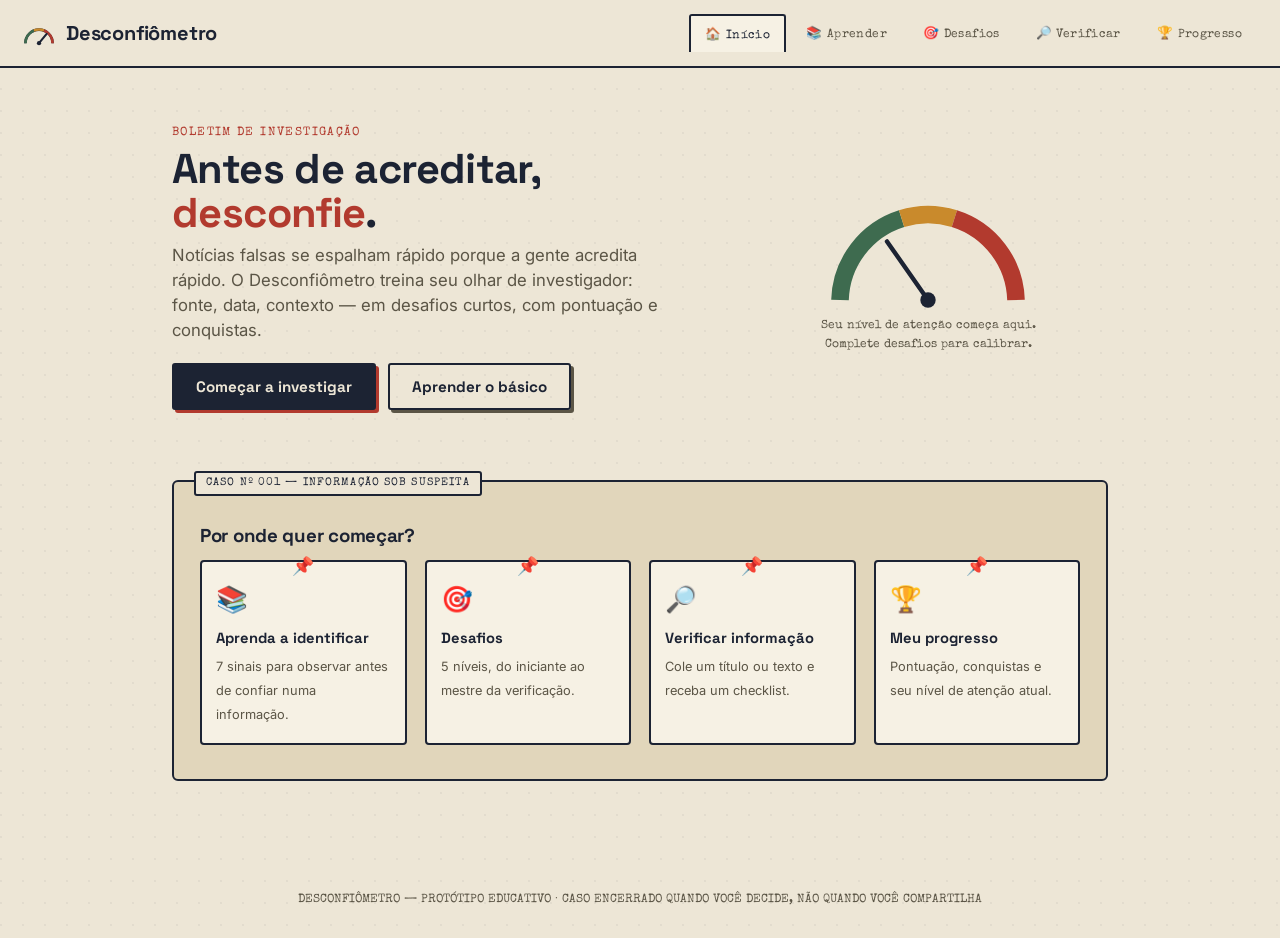
==== desconfiometro/index.html @ f58a70be "Add files via upload" ====
<!DOCTYPE html>
<html lang="pt-BR">
<head>
<meta charset="UTF-8">
<meta name="viewport" content="width=device-width, initial-scale=1.0">
<title>Desconfiômetro</title>
<link rel="stylesheet" href="styles.css">
</head>
<body>

<div class="topbar">
  <div class="brand">
    <svg class="dial" viewBox="0 0 40 40"><path d="M4 32 A16 16 0 0 1 36 32" fill="none" stroke="#1C2333" stroke-width="3"/><path d="M4 32 A16 16 0 0 1 14 17" fill="none" stroke="#3E6B4F" stroke-width="3"/><path d="M14 17 A16 16 0 0 1 26 17" fill="none" stroke="#C98A2C" stroke-width="3"/><path d="M26 17 A16 16 0 0 1 36 32" fill="none" stroke="#B23A2E" stroke-width="3"/><line x1="20" y1="32" x2="29" y2="21" stroke="#1C2333" stroke-width="2.5" stroke-linecap="round"/><circle cx="20" cy="32" r="2.5" fill="#1C2333"/></svg>
    Desconfiômetro
  </div>
  <nav class="tabs">
    <button data-view="inicio" class="active">🏠 Início</button>
    <button data-view="aprender">📚 Aprender</button>
    <button data-view="desafios">🎯 Desafios</button>
    <button data-view="verificar">🔎 Verificar</button>
    <button data-view="progresso">🏆 Progresso</button>
  </nav>
</div>

<main>

  <section class="view active" id="view-inicio">
    <div class="hero">
      <div>
        <span class="eyebrow">Boletim de investigação</span>
        <h1>Antes de acreditar, <span>desconfie</span>.</h1>
        <p class="lede">Notícias falsas se espalham rápido porque a gente acredita rápido. O Desconfiômetro treina seu olhar de investigador: fonte, data, contexto — em desafios curtos, com pontuação e conquistas.</p>
        <div class="cta-row">
          <button class="btn" onclick="goTo('desafios')">Começar a investigar</button>
          <button class="btn ghost" onclick="goTo('aprender')">Aprender o básico</button>
        </div>
      </div>
      <div class="gauge-wrap">
        <svg viewBox="0 0 200 120" width="220">
          <path d="M20 110 A80 80 0 0 1 76 36" fill="none" stroke="#3E6B4F" stroke-width="16"/>
          <path d="M76 36 A80 80 0 0 1 124 36" fill="none" stroke="#C98A2C" stroke-width="16"/>
          <path d="M124 36 A80 80 0 0 1 180 110" fill="none" stroke="#B23A2E" stroke-width="16"/>
          <g id="home-needle" style="transform-origin:100px 110px; transform:rotate(-35deg);">
            <line x1="100" y1="110" x2="100" y2="45" stroke="#1C2333" stroke-width="4" stroke-linecap="round"/>
          </g>
          <circle cx="100" cy="110" r="7" fill="#1C2333"/>
        </svg>
        <div class="gauge-caption">Seu nível de atenção começa aqui.<br>Complete desafios para calibrar.</div>
      </div>
    </div>

    <div class="board">
      <h3 style="margin-top:6px;">Por onde quer começar?</h3>
      <div class="card-grid">
        <div class="opt-card" onclick="goTo('aprender')"><span class="pin">📌</span><span class="ic">📚</span><b>Aprenda a identificar</b><span class="d">7 sinais para observar antes de confiar numa informação.</span></div>
        <div class="opt-card" onclick="goTo('desafios')"><span class="pin">📌</span><span class="ic">🎯</span><b>Desafios</b><span class="d">5 níveis, do iniciante ao mestre da verificação.</span></div>
        <div class="opt-card" onclick="goTo('verificar')"><span class="pin">📌</span><span class="ic">🔎</span><b>Verificar informação</b><span class="d">Cole um título ou texto e receba um checklist.</span></div>
        <div class="opt-card" onclick="goTo('progresso')"><span class="pin">📌</span><span class="ic">🏆</span><b>Meu progresso</b><span class="d">Pontuação, conquistas e seu nível de atenção atual.</span></div>
      </div>
    </div>
  </section>

  <section class="view" id="view-aprender">
    <span class="eyebrow">Antes de investigar</span>
    <h2>7 hábitos de quem não cai em fake news</h2>
    <p>Nenhuma notícia deve ser descartada só porque parece estranha — o objetivo é <b>verificar</b>, não desconfiar de tudo. Toque em cada cartão para abrir.</p>
    <div class="tips-grid" id="tips-grid"></div>

    <h3>Como a desinformação se espalha</h3>
    <div class="flow bad">
      <div class="step">🧪 Informação falsa é criada</div><div class="arrow">↓</div>
      <div class="step">🌐 É publicada na internet</div><div class="arrow">↓</div>
      <div class="step">👀 Chama a atenção das pessoas</div><div class="arrow">↓</div>
      <div class="step">🤝 Uma pessoa acredita</div><div class="arrow">↓</div>
      <div class="step">📤 Compartilha sem verificar</div><div class="arrow">↓</div>
      <div class="step">🔴 A desinformação se espalha</div>
    </div>

    <h3>Como o Desconfiômetro interrompe o ciclo</h3>
    <div class="flow good">
      <div class="step">📥 Receber informação</div><div class="arrow">↓</div>
      <div class="step">🛑 Parar antes de compartilhar</div><div class="arrow">↓</div>
      <div class="step">🔎 Verificar a fonte</div><div class="arrow">↓</div>
      <div class="step">📅 Conferir a data</div><div class="arrow">↓</div>
      <div class="step">🔗 Comparar com outras fontes</div><div class="arrow">↓</div>
      <div class="step">🛡️ Tomar uma decisão consciente</div>
    </div>

    <h3>A regra de ouro</h3>
    <div class="rule-strip">
      <span>PARE</span><span>VERIFIQUE</span><span>COMPARE</span><span>PENSE</span><span>COMPARTILHE</span>
    </div>

    <h3>Quem pode sair prejudicado</h3>
    <ul class="risk-list">
      <li>Pessoas que acreditam na informação falsa</li>
      <li>Pessoas ou grupos falsamente acusados</li>
      <li>Instituições e comunidades inteiras</li>
      <li>A própria credibilidade de quem compartilha</li>
      <li>Decisões tomadas com base em dados incorretos</li>
    </ul>
  </section>

  <section class="view" id="view-desafios">
    <span class="eyebrow">Mapa da investigação</span>
    <h2>Escolha um nível</h2>
    <p>Cada nível exige mais atenção que o anterior. Complete os casos para ganhar pontos e desbloquear conquistas.</p>

    <div class="level-path">
      <div class="level-track" id="level-track"></div>
      <div class="level-labels">
        <span>Aprendendo<br>a desconfiar</span>
        <span>Detetive da<br>informação</span>
        <span>Investigador</span>
        <span>Mestre da<br>verificação</span>
        <span>Desafio<br>final</span>
      </div>
    </div>

    <div class="challenge-panel" id="challenge-panel"></div>
  </section>

  <section class="view" id="view-verificar">
    <span class="eyebrow">Ferramenta · análise por IA</span>
    <h2>Verificar informação</h2>
    <p>Cole o título ou o texto de uma notícia. A IA lê o texto e aponta <b>sinais linguísticos</b> de possível desinformação — ela não confirma nem nega se algo é verdadeiro, isso exige checar a fonte, a data e outras publicações fora daqui.</p>
    <div class="verify-box">
      <textarea id="verify-input" placeholder="Ex: Cientistas descobrem cura milagrosa que a mídia esconde..."></textarea>
      <div class="cta-row" style="margin-top:14px;">
        <button class="btn small" id="verify-btn" onclick="runChecklist()">Analisar com IA</button>
      </div>

      <div class="verify-loading" id="verify-loading">🔎 Analisando o texto…</div>
      <div class="verify-error" id="verify-error"></div>

      <div class="checklist" id="verify-checklist">
        <div class="check-row" data-k="fonte"><div class="box" id="box-fonte"></div><div class="lbl">🔎 <b>Fonte citada no texto</b><div class="ai-comment" id="c-fonte"></div></div></div>
        <div class="check-row" data-k="data"><div class="box" id="box-data"></div><div class="lbl">📅 <b>Data presente</b><div class="ai-comment" id="c-data"></div></div></div>
        <div class="check-row" data-k="titulo"><div class="box" id="box-titulo"></div><div class="lbl">📰 <b>Título sem exageros</b><div class="ai-comment" id="c-titulo"></div></div></div>
        <div class="check-row" data-k="compart"><div class="box" id="box-compart"></div><div class="lbl">🤫 <b>Sem pedido de compartilhamento urgente</b><div class="ai-comment" id="c-compart"></div></div></div>
        <div class="check-row" data-k="tom"><div class="box" id="box-tom"></div><div class="lbl">🌡️ <b>Tom equilibrado, sem apelo emocional forte</b><div class="ai-comment" id="c-tom"></div></div></div>
      </div>

      <div class="ai-note">🔗 <b>Outras fontes</b> e 🖼️ <b>contexto da imagem</b> não podem ser checados só pelo texto colado — isso ainda depende de você pesquisar em outros lugares.</div>

      <div class="verify-result" id="verify-result"></div>
    </div>
  </section>

  <section class="view" id="view-progresso">
    <span class="eyebrow">Seu relatório</span>
    <h2>Meu progresso</h2>
    <div class="progress-top">
      <div>
        <div class="stat-row">
          <div class="stat"><div class="v" id="stat-score">0</div><div class="l">Pontos</div></div>
          <div class="stat"><div class="v" id="stat-levels">0/5</div><div class="l">Níveis</div></div>
          <div class="stat"><div class="v" id="stat-badges">0/5</div><div class="l">Conquistas</div></div>
        </div>
        <p id="progress-msg" style="margin-top:16px;"></p>
      </div>
      <div class="gauge-wrap">
        <svg viewBox="0 0 200 120" width="220">
          <path d="M20 110 A80 80 0 0 1 76 36" fill="none" stroke="#3E6B4F" stroke-width="16"/>
          <path d="M76 36 A80 80 0 0 1 124 36" fill="none" stroke="#C98A2C" stroke-width="16"/>
          <path d="M124 36 A80 80 0 0 1 180 110" fill="none" stroke="#B23A2E" stroke-width="16"/>
          <g id="prog-needle" style="transform-origin:100px 110px; transform:rotate(-90deg); transition:transform .6s ease;">
            <line x1="100" y1="110" x2="100" y2="45" stroke="#1C2333" stroke-width="4" stroke-linecap="round"/>
          </g>
          <circle cx="100" cy="110" r="7" fill="#1C2333"/>
        </svg>
        <div class="gauge-caption" id="prog-caption">Nível de atenção: 0/100</div>
      </div>
    </div>

    <h3>Conquistas</h3>
    <div class="badge-grid" id="badge-grid"></div>
    <div class="cta-row" style="margin-top:20px;">
      <button class="btn ghost small" onclick="resetProgress()">Reiniciar progresso</button>
    </div>
  </section>

</main>

<footer>DESCONFIÔMETRO — PROTÓTIPO EDUCATIVO · CASO ENCERRADO QUANDO VOCÊ DECIDE, NÃO QUANDO VOCÊ COMPARTILHA</footer>

<script src="app.js"></script>
---- desconfiometro/styles.css ----
@import url('https://fonts.googleapis.com/css2?family=Space+Grotesk:wght@500;600;700&family=Special+Elite&family=Inter:wght@400;500;600;700;800&display=swap');

:root{
  --paper:#EDE6D6;
  --paper-deep:#E1D6BB;
  --card:#F6F1E4;
  --ink:#1C2333;
  --ink-soft:#5B5546;
  --red:#B23A2E;
  --red-deep:#8C2C22;
  --amber:#C98A2C;
  --green:#3E6B4F;
  --line:rgba(28,35,51,0.14);
  --font-display:'Space Grotesk', sans-serif;
  --font-type:'Special Elite', monospace;
  --font-body:'Inter', sans-serif;
}

*{box-sizing:border-box;}
html{scroll-behavior:smooth;}
body{
  margin:0;
  background:
    radial-gradient(circle at 1px 1px, rgba(28,35,51,0.05) 1px, transparent 0) 0 0/22px 22px,
    var(--paper);
  color:var(--ink);
  font-family:var(--font-body);
  line-height:1.5;
  -webkit-font-smoothing:antialiased;
}

/* ---------- NAV ---------- */
.topbar{
  position:sticky; top:0; z-index:50;
  background:var(--paper);
  border-bottom:2px solid var(--ink);
  display:flex; align-items:center; justify-content:space-between;
  padding:14px 22px;
  gap:12px;
}
.brand{
  display:flex; align-items:center; gap:10px;
  font-family:var(--font-display); font-weight:700; font-size:1.25rem;
  letter-spacing:-0.01em;
}
.brand .dial{
  width:34px;height:34px; flex-shrink:0;
}
nav.tabs{
  display:flex; gap:4px; overflow-x:auto; -ms-overflow-style:none; scrollbar-width:none;
}
nav.tabs::-webkit-scrollbar{display:none;}
nav.tabs button{
  font-family:var(--font-type);
  font-size:0.78rem;
  letter-spacing:.03em;
  background:transparent;
  border:2px solid transparent;
  color:var(--ink-soft);
  padding:9px 14px;
  border-radius:3px 3px 0 0;
  cursor:pointer;
  white-space:nowrap;
  transition:all .15s ease;
}
nav.tabs button:hover{ color:var(--ink); }
nav.tabs button.active{
  color:var(--ink);
  background:var(--card);
  border:2px solid var(--ink);
  border-bottom:2px solid var(--card);
  margin-bottom:-2px;
}

main{ max-width:980px; margin:0 auto; padding:0 22px 80px; }
section.view{ display:none; animation:fade .35s ease; }
section.view.active{ display:block; }
@keyframes fade{ from{opacity:0; transform:translateY(6px);} to{opacity:1; transform:translateY(0);} }

h1,h2,h3{ font-family:var(--font-display); margin:0 0 8px; letter-spacing:-0.015em; }
.eyebrow{
  font-family:var(--font-type); font-size:.72rem; text-transform:uppercase;
  letter-spacing:.12em; color:var(--red); display:block; margin-bottom:6px;
}
p{ color:var(--ink-soft); margin:0 0 12px; }

/* ---------- HERO / HOME ---------- */
.hero{
  padding:56px 0 30px;
  display:grid; grid-template-columns:1.2fr 0.8fr; gap:36px; align-items:center;
}
.hero h1{ font-size:2.6rem; line-height:1.05; }
.hero h1 span{ color:var(--red); }
.hero .lede{ font-size:1.05rem; max-width:46ch; }
.cta-row{ display:flex; gap:12px; margin-top:20px; flex-wrap:wrap; }
.btn{
  font-family:var(--font-display); font-weight:700; font-size:.95rem;
  border:2px solid var(--ink); background:var(--ink); color:var(--paper);
  padding:12px 22px; border-radius:3px; cursor:pointer;
  transition:transform .12s ease, box-shadow .12s ease;
  box-shadow:3px 3px 0 var(--red);
}
.btn:hover{ transform:translate(-2px,-2px); box-shadow:5px 5px 0 var(--red); }
.btn.ghost{ background:transparent; color:var(--ink); box-shadow:3px 3px 0 var(--ink-soft); }
.btn.ghost:hover{ box-shadow:5px 5px 0 var(--ink-soft); }
.btn.small{ padding:8px 14px; font-size:.82rem; box-shadow:2px 2px 0 var(--red); }

.gauge-wrap{ display:flex; flex-direction:column; align-items:center; }
.gauge-caption{ font-family:var(--font-type); font-size:.78rem; color:var(--ink-soft); margin-top:6px; text-align:center;}

/* option cards / corkboard */
.board{
  position:relative; margin-top:40px; padding:34px 26px;
  background:var(--paper-deep);
  border:2px solid var(--ink);
  border-radius:6px;
}
.board::before{
  content:"CASO Nº 001 — INFORMAÇÃO SOB SUSPEITA";
  font-family:var(--font-type); font-size:.7rem; letter-spacing:.1em;
  position:absolute; top:-11px; left:20px; background:var(--paper);
  padding:2px 10px; border:2px solid var(--ink); border-radius:3px;
}
.card-grid{
  display:grid; grid-template-columns:repeat(4,1fr); gap:18px; margin-top:10px;
}
.opt-card{
  background:var(--card); border:2px solid var(--ink); border-radius:4px;
  padding:18px 14px; cursor:pointer; position:relative;
  transition:transform .15s ease;
}
.opt-card:hover{ transform:rotate(-1deg) translateY(-3px); }
.opt-card:nth-child(even):hover{ transform:rotate(1deg) translateY(-3px); }
.opt-card .pin{ position:absolute; top:-9px; left:50%; transform:translateX(-50%); font-size:1.1rem; }
.opt-card .ic{ font-size:1.6rem; display:block; margin-bottom:8px; }
.opt-card b{ font-family:var(--font-display); font-size:.92rem; display:block; margin-bottom:4px;}
.opt-card span.d{ font-size:.8rem; color:var(--ink-soft); }

.flow{
  display:flex; flex-direction:column; align-items:flex-start; gap:2px;
  font-family:var(--font-type); font-size:.85rem; margin:14px 0 22px;
}
.flow .step{
  background:var(--card); border:1.5px solid var(--ink); border-radius:3px;
  padding:7px 12px;
}
.flow .arrow{ color:var(--red); padding-left:14px; font-size:.9rem; }
.flow.bad .step{ border-color:var(--red-deep); }
.flow.good .step{ border-color:var(--green); }

/* ---------- APRENDER ---------- */
.tips-grid{ display:grid; grid-template-columns:repeat(2,1fr); gap:14px; margin:22px 0 34px;}
.tip{
  background:var(--card); border:2px solid var(--ink); border-radius:4px; padding:16px;
  cursor:pointer; perspective:800px;
}
.tip .row{ display:flex; gap:10px; align-items:flex-start; }
.tip .ic{ font-size:1.4rem; }
.tip b{ font-family:var(--font-display); font-size:.95rem; }
.tip .more{
  max-height:0; overflow:hidden; transition:max-height .25s ease; font-size:.85rem; color:var(--ink-soft);
}
.tip.open .more{ max-height:120px; margin-top:8px; }

.rule-strip{
  display:flex; flex-wrap:wrap; gap:8px; justify-content:center;
  background:var(--ink); color:var(--paper); border-radius:5px; padding:20px; margin:20px 0 30px;
  font-family:var(--font-display); font-weight:700; letter-spacing:.02em;
}
.rule-strip span{ padding:4px 10px; }
.rule-strip span:not(:last-child)::after{ content:"→"; color:var(--red); margin-left:8px; font-weight:400; }

.risk-list{ columns:2; gap:24px; font-size:.9rem; color:var(--ink-soft); }
.risk-list li{ break-inside:avoid; margin-bottom:6px; }

/* ---------- DESAFIOS / LEVEL MAP ---------- */
.level-path{ position:relative; margin:34px 0; }
.level-track{
  display:flex; justify-content:space-between; align-items:center; position:relative;
  padding:0 6px;
}
.level-track::before{
  content:""; position:absolute; left:6%; right:6%; top:50%; height:3px;
  background:repeating-linear-gradient(90deg, var(--ink) 0 10px, transparent 10px 18px);
  z-index:0;
}
.level-node{
  position:relative; z-index:1; width:78px; height:78px; border-radius:50%;
  background:var(--card); border:3px solid var(--ink);
  display:flex; align-items:center; justify-content:center; flex-direction:column;
  cursor:pointer; transition:transform .15s ease;
  font-family:var(--font-display); font-weight:700;
}
.level-node:hover{ transform:scale(1.06); }
.level-node .n{ font-size:1.3rem; }
.level-node .s{ font-size:.6rem; font-weight:400; font-family:var(--font-body); color:var(--ink-soft); }
.level-node.done{ background:var(--green); color:#fff; border-color:var(--green); }
.level-node.done .s{ color:#e8f3ec; }
.level-labels{ display:flex; justify-content:space-between; margin-top:8px; }
.level-labels span{ width:78px; text-align:center; font-size:.68rem; color:var(--ink-soft); font-family:var(--font-type); }

.challenge-panel{
  margin-top:30px; background:var(--card); border:2px solid var(--ink); border-radius:6px;
  padding:26px; display:none;
}
.challenge-panel.active{ display:block; }
.chal-progress{ font-family:var(--font-type); font-size:.72rem; color:var(--ink-soft); margin-bottom:10px; }
.chal-prompt{ font-size:1.05rem; font-weight:600; margin-bottom:16px; }
.mock-post{
  background:var(--paper); border:1.5px dashed var(--ink-soft); border-radius:4px; padding:14px 16px; margin-bottom:16px; font-size:.92rem;
}
.mock-post .headline{ font-family:var(--font-display); font-weight:700; font-size:1.05rem; margin-bottom:4px;}
.mock-post .meta{ font-size:.75rem; color:var(--ink-soft); margin-bottom:8px;}
.opt-list{ display:flex; flex-direction:column; gap:9px; }
.opt-btn{
  text-align:left; background:var(--paper); border:2px solid var(--ink); border-radius:4px;
  padding:11px 14px; font-family:var(--font-body); font-size:.92rem; cursor:pointer;
  transition:all .12s ease;
}
.opt-btn:hover{ background:var(--card); transform:translateX(3px); }
.opt-btn.correct{ background:#dff0e3; border-color:var(--green); }
.opt-btn.wrong{ background:#f6dedb; border-color:var(--red); }
.opt-btn[disabled]{ cursor:default; }

.sig-text{ font-size:.94rem; line-height:1.7; }
.sig-text .flag{ cursor:pointer; border-bottom:2px dotted var(--amber); padding:1px 2px; }
.sig-text .flag.picked{ background:#f6e6c8; border-bottom-color:var(--amber); }
.sig-text .flag.right{ background:#dff0e3; border-bottom-color:var(--green); }
.sig-text .flag.miss{ background:#f6dedb; border-bottom-color:var(--red); text-decoration:line-through; }

.order-list{ display:flex; flex-direction:column; gap:8px; }
.order-item{
  background:var(--paper); border:2px solid var(--ink); border-radius:4px; padding:10px 14px;
  cursor:pointer; font-size:.9rem; display:flex; align-items:center; gap:10px;
}
.order-item .num{
  width:22px;height:22px;border-radius:50%; background:var(--ink); color:var(--paper);
  display:flex; align-items:center; justify-content:center; font-size:.72rem; visibility:hidden;
}
.order-item.picked .num{ visibility:visible; }
.order-item.locked{ opacity:.5; cursor:default; }

.classify-card{ background:var(--paper); border:1.5px solid var(--ink); border-radius:4px; padding:16px; margin-bottom:16px;}
.classify-card .field{ margin-bottom:8px; font-size:.88rem; }
.classify-card .field b{ font-family:var(--font-type); font-size:.72rem; text-transform:uppercase; color:var(--ink-soft); display:block; }
.classify-opts{ display:flex; gap:10px; }
.classify-opts button{ flex:1; padding:12px; border-radius:4px; border:2px solid var(--ink); cursor:pointer; font-family:var(--font-display); font-weight:700; font-size:.85rem; }
.classify-opts .g{ background:#dff0e3; }
.classify-opts .y{ background:#f6ecd0; }
.classify-opts .r{ background:#f6dedb; }

.feedback-box{ margin-top:16px; padding:14px 16px; border-radius:4px; font-size:.88rem; display:none; }
.feedback-box.show{ display:block; }
.feedback-box.ok{ background:#dff0e3; border:1.5px solid var(--green); }
.feedback-box.bad{ background:#f6dedb; border:1.5px solid var(--red); }
.feedback-box .pts{ font-family:var(--font-type); font-size:.75rem; margin-top:6px; color:var(--ink-soft); }

.chal-nav{ margin-top:18px; display:flex; justify-content:flex-end; }

/* ---------- VERIFICAR ---------- */
.verify-box{ background:var(--card); border:2px solid var(--ink); border-radius:6px; padding:26px; margin-top:20px;}
textarea{
  width:100%; min-height:90px; font-family:var(--font-body); font-size:.92rem;
  border:2px solid var(--ink); border-radius:4px; padding:12px; resize:vertical; background:var(--paper);
}
.checklist{ margin-top:20px; display:none; }
.checklist.show{ display:block; }
.check-row{
  display:flex; align-items:center; gap:12px; padding:10px 0; border-bottom:1px solid var(--line);
}
.check-row .lbl{ flex:1; font-size:.9rem; }
.check-row .box{
  width:24px;height:24px; border:2px solid var(--ink); border-radius:4px; cursor:pointer;
  display:flex;align-items:center;justify-content:center; flex-shrink:0; background:var(--paper);
}
.check-row .box.on{ background:var(--green); color:#fff; border-color:var(--green); }
.check-row .box.off{ background:var(--paper); }
.check-row .box.on::after{ content:"✓"; font-size:.8rem; }
.check-row .box.off::after{ content:"✕"; font-size:.75rem; color:var(--red); }
.ai-comment{ font-size:.78rem; color:var(--ink-soft); margin-top:2px; }
.ai-note{ font-size:.8rem; color:var(--ink-soft); background:var(--paper); border:1.5px dashed var(--ink-soft); border-radius:4px; padding:10px 12px; margin-top:16px; display:none; }
.checklist.show ~ .ai-note{ display:block; }
.verify-loading{ display:none; font-family:var(--font-type); font-size:.85rem; color:var(--ink-soft); margin-top:14px; }
.verify-loading.show{ display:block; animation:pulse 1.1s infinite; }
@keyframes pulse{ 50%{ opacity:.4; } }
.verify-error{ display:none; margin-top:14px; padding:12px 14px; border-radius:4px; background:#f6dedb; border:1.5px solid var(--red); font-size:.85rem; }
.verify-error.show{ display:block; }
.tag-row{ display:flex; flex-wrap:wrap; gap:6px; margin:10px 0; }
.tag-row span{ background:var(--paper); border:1.5px solid var(--ink); border-radius:20px; padding:4px 12px; font-size:.78rem; font-family:var(--font-type); }
.nivel-badge{ display:inline-block; font-family:var(--font-display); font-weight:700; padding:5px 14px; border-radius:20px; font-size:.85rem; margin-bottom:10px; }
.nivel-baixo{ background:#dff0e3; border:1.5px solid var(--green); }
.nivel-moderado{ background:#f6ecd0; border:1.5px solid var(--amber); }
.nivel-alto{ background:#f6dedb; border:1.5px solid var(--red); }
.verify-result{
  margin-top:18px; padding:16px; border-radius:4px; background:#f6ecd0; border:1.5px solid var(--amber);
  font-size:.9rem; display:none;
}
.verify-result.show{ display:block; }
.check-row .box.picked{ background:var(--amber); border-color:var(--amber); color:#fff; }
.check-row .box.picked::after{ content:"✓"; }
.check-row .box.right{ background:var(--green); border-color:var(--green); color:#fff; }
.check-row .box.right::after{ content:"✓"; }
.check-row .box.miss{ background:var(--red); border-color:var(--red); color:#fff; }
.check-row .box.miss::after{ content:"✕"; }
.sig-list{ margin:16px 0; }
.sig-list .lbl{ font-size:.88rem; }

/* ---------- PROGRESSO ---------- */
.progress-top{ display:grid; grid-template-columns:1fr 1fr; gap:30px; align-items:center; margin:24px 0 34px; }
.stat-row{ display:flex; gap:18px; margin-top:14px; flex-wrap:wrap; }
.stat{ background:var(--card); border:2px solid var(--ink); border-radius:4px; padding:12px 18px; text-align:center; min-width:90px; }
.stat .v{ font-family:var(--font-display); font-size:1.5rem; font-weight:700; }
.stat .l{ font-size:.68rem; color:var(--ink-soft); font-family:var(--font-type); text-transform:uppercase; }
.badge-grid{ display:grid; grid-template-columns:repeat(5,1fr); gap:14px; margin-top:10px; }
.badge{
  background:var(--card); border:2px solid var(--ink); border-radius:8px; padding:14px 8px; text-align:center;
  opacity:.3; filter:grayscale(1);
}
.badge.unlocked{ opacity:1; filter:none; box-shadow:2px 2px 0 var(--amber); }
.badge .ic{ font-size:1.6rem; display:block; margin-bottom:4px;}
.badge .n{ font-size:.68rem; font-family:var(--font-type); }

footer{ text-align:center; padding:30px; font-family:var(--font-type); font-size:.72rem; color:var(--ink-soft); }

@media(max-width:760px){
  .hero{ grid-template-columns:1fr; padding-top:34px; }
  .hero h1{ font-size:1.9rem; }
  .card-grid{ grid-template-columns:repeat(2,1fr); }
  .tips-grid{ grid-template-columns:1fr; }
  .risk-list{ columns:1; }
  .level-track{ flex-wrap:wrap; gap:16px; justify-content:center; }
  .level-track::before{ display:none; }
  .level-labels{ display:none; }
  .progress-top{ grid-template-columns:1fr; }
  .badge-grid{ grid-template-columns:repeat(3,1fr); }
  nav.tabs button{ padding:9px 10px; font-size:.7rem; }
}
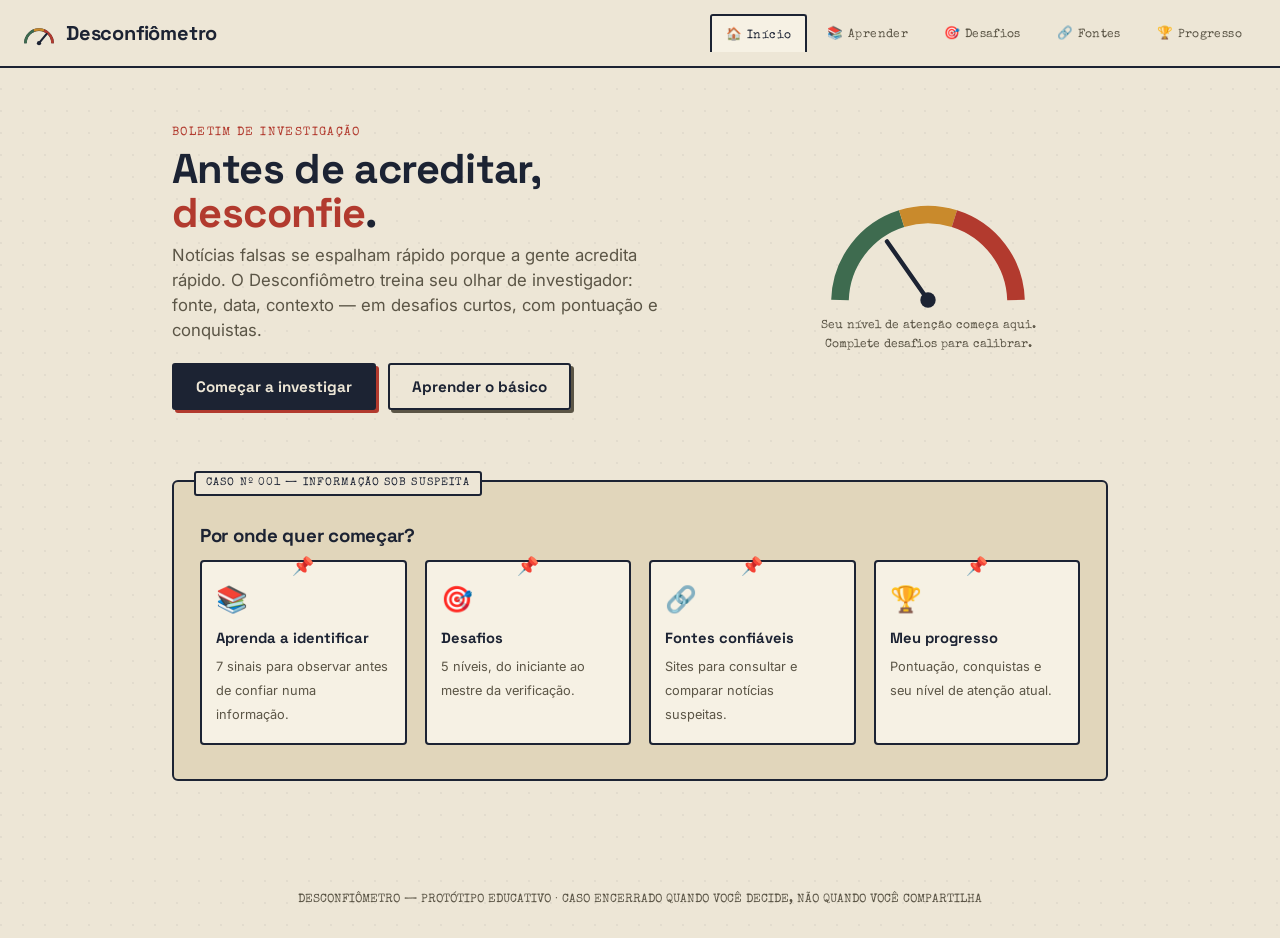
==== commit 9e40a0c1: "Add files via upload" ====
--- a/desconfiometro/index.html
+++ b/desconfiometro/index.html
@@ -17,7 +17,7 @@
     <button data-view="inicio" class="active">🏠 Início</button>
     <button data-view="aprender">📚 Aprender</button>
     <button data-view="desafios">🎯 Desafios</button>
-    <button data-view="verificar">🔎 Verificar</button>
+    <button data-view="fontes">🔗 Fontes</button>
     <button data-view="progresso">🏆 Progresso</button>
   </nav>
 </div>
@@ -54,7 +54,7 @@
       <div class="card-grid">
         <div class="opt-card" onclick="goTo('aprender')"><span class="pin">📌</span><span class="ic">📚</span><b>Aprenda a identificar</b><span class="d">7 sinais para observar antes de confiar numa informação.</span></div>
         <div class="opt-card" onclick="goTo('desafios')"><span class="pin">📌</span><span class="ic">🎯</span><b>Desafios</b><span class="d">5 níveis, do iniciante ao mestre da verificação.</span></div>
-        <div class="opt-card" onclick="goTo('verificar')"><span class="pin">📌</span><span class="ic">🔎</span><b>Verificar informação</b><span class="d">Cole um título ou texto e receba um checklist.</span></div>
+        <div class="opt-card" onclick="goTo('fontes')"><span class="pin">📌</span><span class="ic">🔗</span><b>Fontes confiáveis</b><span class="d">Sites para consultar e comparar notícias suspeitas.</span></div>
         <div class="opt-card" onclick="goTo('progresso')"><span class="pin">📌</span><span class="ic">🏆</span><b>Meu progresso</b><span class="d">Pontuação, conquistas e seu nível de atenção atual.</span></div>
       </div>
     </div>
@@ -101,6 +101,27 @@
     </ul>
   </section>
 
+  <section class="view" id="view-fontes">
+    <span class="eyebrow">Pesquisa responsável</span>
+    <h2>Fontes para conferir notícias</h2>
+    <p>Use sites especializados para procurar a informação original e comparar as evidências antes de compartilhar.</p>
+    <div class="sources-grid">
+      <a class="source-card" href="https://www.aosfatos.org/" target="_blank" rel="noopener noreferrer">
+        <span class="source-icon">🔎</span><b>Aos Fatos</b><span>Agência de checagem de fatos e investigação.</span><strong>Abrir site ↗</strong>
+      </a>
+      <a class="source-card" href="https://lupa.uol.com.br/" target="_blank" rel="noopener noreferrer">
+        <span class="source-icon">📰</span><b>Agência Lupa</b><span>Verificações de discursos, notícias e conteúdos virais.</span><strong>Abrir site ↗</strong>
+      </a>
+      <a class="source-card" href="https://projetocomprova.com.br/" target="_blank" rel="noopener noreferrer">
+        <span class="source-icon">🤝</span><b>Projeto Comprova</b><span>Jornalistas de vários veículos investigando conteúdos suspeitos.</span><strong>Abrir site ↗</strong>
+      </a>
+      <a class="source-card" href="https://g1.globo.com/fato-ou-fake/" target="_blank" rel="noopener noreferrer">
+        <span class="source-icon">✅</span><b>Fato ou Fake</b><span>Checagens e explicações sobre informações que circulam na internet.</span><strong>Abrir site ↗</strong>
+      </a>
+    </div>
+    <div class="sources-note">Nenhuma fonte deve ser seguida cegamente: confira a data, leia a explicação e compare com outras fontes confiáveis.</div>
+  </section>
+
   <section class="view" id="view-desafios">
     <span class="eyebrow">Mapa da investigação</span>
     <h2>Escolha um nível</h2>
@@ -120,33 +141,6 @@
     <div class="challenge-panel" id="challenge-panel"></div>
   </section>
 
-  <section class="view" id="view-verificar">
-    <span class="eyebrow">Ferramenta · análise por IA</span>
-    <h2>Verificar informação</h2>
-    <p>Cole o título ou o texto de uma notícia. A IA lê o texto e aponta <b>sinais linguísticos</b> de possível desinformação — ela não confirma nem nega se algo é verdadeiro, isso exige checar a fonte, a data e outras publicações fora daqui.</p>
-    <div class="verify-box">
-      <textarea id="verify-input" placeholder="Ex: Cientistas descobrem cura milagrosa que a mídia esconde..."></textarea>
-      <div class="cta-row" style="margin-top:14px;">
-        <button class="btn small" id="verify-btn" onclick="runChecklist()">Analisar com IA</button>
-      </div>
-
-      <div class="verify-loading" id="verify-loading">🔎 Analisando o texto…</div>
-      <div class="verify-error" id="verify-error"></div>
-
-      <div class="checklist" id="verify-checklist">
-        <div class="check-row" data-k="fonte"><div class="box" id="box-fonte"></div><div class="lbl">🔎 <b>Fonte citada no texto</b><div class="ai-comment" id="c-fonte"></div></div></div>
-        <div class="check-row" data-k="data"><div class="box" id="box-data"></div><div class="lbl">📅 <b>Data presente</b><div class="ai-comment" id="c-data"></div></div></div>
-        <div class="check-row" data-k="titulo"><div class="box" id="box-titulo"></div><div class="lbl">📰 <b>Título sem exageros</b><div class="ai-comment" id="c-titulo"></div></div></div>
-        <div class="check-row" data-k="compart"><div class="box" id="box-compart"></div><div class="lbl">🤫 <b>Sem pedido de compartilhamento urgente</b><div class="ai-comment" id="c-compart"></div></div></div>
-        <div class="check-row" data-k="tom"><div class="box" id="box-tom"></div><div class="lbl">🌡️ <b>Tom equilibrado, sem apelo emocional forte</b><div class="ai-comment" id="c-tom"></div></div></div>
-      </div>
-
-      <div class="ai-note">🔗 <b>Outras fontes</b> e 🖼️ <b>contexto da imagem</b> não podem ser checados só pelo texto colado — isso ainda depende de você pesquisar em outros lugares.</div>
-
-      <div class="verify-result" id="verify-result"></div>
-    </div>
-  </section>
-
   <section class="view" id="view-progresso">
     <span class="eyebrow">Seu relatório</span>
     <h2>Meu progresso</h2>
@@ -155,7 +149,7 @@
         <div class="stat-row">
           <div class="stat"><div class="v" id="stat-score">0</div><div class="l">Pontos</div></div>
           <div class="stat"><div class="v" id="stat-levels">0/5</div><div class="l">Níveis</div></div>
-          <div class="stat"><div class="v" id="stat-badges">0/5</div><div class="l">Conquistas</div></div>
+          <div class="stat"><div class="v" id="stat-badges">0/4</div><div class="l">Conquistas</div></div>
         </div>
         <p id="progress-msg" style="margin-top:16px;"></p>
       </div>
--- a/desconfiometro/styles.css
+++ b/desconfiometro/styles.css
@@ -29,7 +29,6 @@
   -webkit-font-smoothing:antialiased;
 }
 
-/* ---------- NAV ---------- */
 .topbar{
   position:sticky; top:0; z-index:50;
   background:var(--paper);
@@ -84,7 +83,6 @@
 }
 p{ color:var(--ink-soft); margin:0 0 12px; }
 
-/* ---------- HERO / HOME ---------- */
 .hero{
   padding:56px 0 30px;
   display:grid; grid-template-columns:1.2fr 0.8fr; gap:36px; align-items:center;
@@ -108,7 +106,6 @@
 .gauge-wrap{ display:flex; flex-direction:column; align-items:center; }
 .gauge-caption{ font-family:var(--font-type); font-size:.78rem; color:var(--ink-soft); margin-top:6px; text-align:center;}
 
-/* option cards / corkboard */
 .board{
   position:relative; margin-top:40px; padding:34px 26px;
   background:var(--paper-deep);
@@ -148,7 +145,6 @@
 .flow.bad .step{ border-color:var(--red-deep); }
 .flow.good .step{ border-color:var(--green); }
 
-/* ---------- APRENDER ---------- */
 .tips-grid{ display:grid; grid-template-columns:repeat(2,1fr); gap:14px; margin:22px 0 34px;}
 .tip{
   background:var(--card); border:2px solid var(--ink); border-radius:4px; padding:16px;
@@ -162,6 +158,19 @@
 }
 .tip.open .more{ max-height:120px; margin-top:8px; }
 
+.sources-grid{ display:grid; grid-template-columns:repeat(2,1fr); gap:14px; margin:18px 0 12px; }
+.source-card{
+  display:flex; flex-direction:column; align-items:flex-start; gap:5px;
+  background:var(--card); border:2px solid var(--ink); border-radius:4px;
+  padding:16px; color:var(--ink); text-decoration:none; transition:transform .15s ease, box-shadow .15s ease;
+}
+.source-card:hover{ transform:translateY(-3px); box-shadow:4px 4px 0 var(--green); }
+.source-card .source-icon{ font-size:1.35rem; }
+.source-card b{ font-family:var(--font-display); font-size:.98rem; }
+.source-card span:not(.source-icon){ color:var(--ink-soft); font-size:.82rem; }
+.source-card strong{ color:var(--red); font-family:var(--font-type); font-size:.72rem; margin-top:5px; }
+.sources-note{ background:var(--paper-deep); border-left:4px solid var(--amber); padding:10px 12px; color:var(--ink-soft); font-size:.82rem; margin:0 0 30px; }
+
 .rule-strip{
   display:flex; flex-wrap:wrap; gap:8px; justify-content:center;
   background:var(--ink); color:var(--paper); border-radius:5px; padding:20px; margin:20px 0 30px;
@@ -173,7 +182,6 @@
 .risk-list{ columns:2; gap:24px; font-size:.9rem; color:var(--ink-soft); }
 .risk-list li{ break-inside:avoid; margin-bottom:6px; }
 
-/* ---------- DESAFIOS / LEVEL MAP ---------- */
 .level-path{ position:relative; margin:34px 0; }
 .level-track{
   display:flex; justify-content:space-between; align-items:center; position:relative;
@@ -257,14 +265,6 @@
 
 .chal-nav{ margin-top:18px; display:flex; justify-content:flex-end; }
 
-/* ---------- VERIFICAR ---------- */
-.verify-box{ background:var(--card); border:2px solid var(--ink); border-radius:6px; padding:26px; margin-top:20px;}
-textarea{
-  width:100%; min-height:90px; font-family:var(--font-body); font-size:.92rem;
-  border:2px solid var(--ink); border-radius:4px; padding:12px; resize:vertical; background:var(--paper);
-}
-.checklist{ margin-top:20px; display:none; }
-.checklist.show{ display:block; }
 .check-row{
   display:flex; align-items:center; gap:12px; padding:10px 0; border-bottom:1px solid var(--line);
 }
@@ -278,24 +278,6 @@
 .check-row .box.on::after{ content:"✓"; font-size:.8rem; }
 .check-row .box.off::after{ content:"✕"; font-size:.75rem; color:var(--red); }
 .ai-comment{ font-size:.78rem; color:var(--ink-soft); margin-top:2px; }
-.ai-note{ font-size:.8rem; color:var(--ink-soft); background:var(--paper); border:1.5px dashed var(--ink-soft); border-radius:4px; padding:10px 12px; margin-top:16px; display:none; }
-.checklist.show ~ .ai-note{ display:block; }
-.verify-loading{ display:none; font-family:var(--font-type); font-size:.85rem; color:var(--ink-soft); margin-top:14px; }
-.verify-loading.show{ display:block; animation:pulse 1.1s infinite; }
-@keyframes pulse{ 50%{ opacity:.4; } }
-.verify-error{ display:none; margin-top:14px; padding:12px 14px; border-radius:4px; background:#f6dedb; border:1.5px solid var(--red); font-size:.85rem; }
-.verify-error.show{ display:block; }
-.tag-row{ display:flex; flex-wrap:wrap; gap:6px; margin:10px 0; }
-.tag-row span{ background:var(--paper); border:1.5px solid var(--ink); border-radius:20px; padding:4px 12px; font-size:.78rem; font-family:var(--font-type); }
-.nivel-badge{ display:inline-block; font-family:var(--font-display); font-weight:700; padding:5px 14px; border-radius:20px; font-size:.85rem; margin-bottom:10px; }
-.nivel-baixo{ background:#dff0e3; border:1.5px solid var(--green); }
-.nivel-moderado{ background:#f6ecd0; border:1.5px solid var(--amber); }
-.nivel-alto{ background:#f6dedb; border:1.5px solid var(--red); }
-.verify-result{
-  margin-top:18px; padding:16px; border-radius:4px; background:#f6ecd0; border:1.5px solid var(--amber);
-  font-size:.9rem; display:none;
-}
-.verify-result.show{ display:block; }
 .check-row .box.picked{ background:var(--amber); border-color:var(--amber); color:#fff; }
 .check-row .box.picked::after{ content:"✓"; }
 .check-row .box.right{ background:var(--green); border-color:var(--green); color:#fff; }
@@ -305,13 +287,12 @@
 .sig-list{ margin:16px 0; }
 .sig-list .lbl{ font-size:.88rem; }
 
-/* ---------- PROGRESSO ---------- */
 .progress-top{ display:grid; grid-template-columns:1fr 1fr; gap:30px; align-items:center; margin:24px 0 34px; }
 .stat-row{ display:flex; gap:18px; margin-top:14px; flex-wrap:wrap; }
 .stat{ background:var(--card); border:2px solid var(--ink); border-radius:4px; padding:12px 18px; text-align:center; min-width:90px; }
 .stat .v{ font-family:var(--font-display); font-size:1.5rem; font-weight:700; }
 .stat .l{ font-size:.68rem; color:var(--ink-soft); font-family:var(--font-type); text-transform:uppercase; }
-.badge-grid{ display:grid; grid-template-columns:repeat(5,1fr); gap:14px; margin-top:10px; }
+.badge-grid{ display:grid; grid-template-columns:repeat(4,1fr); gap:14px; margin-top:10px; }
 .badge{
   background:var(--card); border:2px solid var(--ink); border-radius:8px; padding:14px 8px; text-align:center;
   opacity:.3; filter:grayscale(1);
@@ -327,6 +308,7 @@
   .hero h1{ font-size:1.9rem; }
   .card-grid{ grid-template-columns:repeat(2,1fr); }
   .tips-grid{ grid-template-columns:1fr; }
+  .sources-grid{ grid-template-columns:1fr; }
   .risk-list{ columns:1; }
   .level-track{ flex-wrap:wrap; gap:16px; justify-content:center; }
   .level-track::before{ display:none; }
